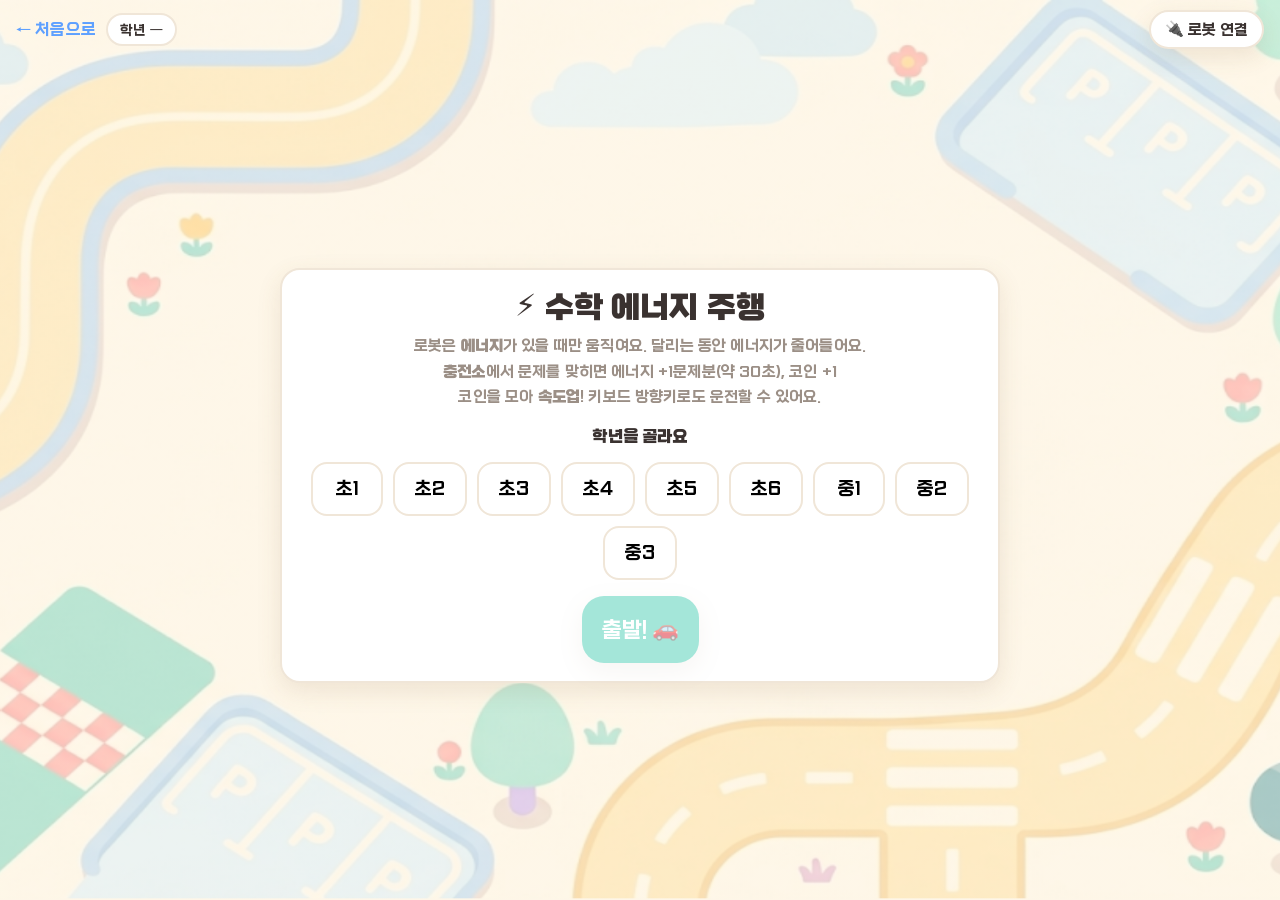
==== drive.html @ 21489f10 "네오봇 수학SW체험 웹앱 최초 업로드 - index/drive/blocks/test 화면, Web Serial 통신 모듈, Blockly 11 동봉 - 폴더판 실행 스크립트(por" ====
<!doctype html>
<html lang="ko">
<head>
<meta charset="utf-8" />
<meta name="viewport" content="width=device-width, initial-scale=1, maximum-scale=1, user-scalable=no" />
<title>수학 에너지 주행</title>
<link rel="stylesheet" href="css/app.css" />
<style>
  body{background:linear-gradient(rgba(255,247,234,.6),rgba(255,247,234,.6)),url('assets/bg.png') center/cover no-repeat,var(--cream);height:100vh;overflow:hidden;display:flex;flex-direction:column;user-select:none}
  .stage{flex:1;min-height:0;display:flex;align-items:center;justify-content:center;padding:10px 18px 18px}
  .panel{background:#fff;border:2px solid var(--line);border-radius:var(--r);box-shadow:var(--shadow);padding:18px 22px}
  /* 시작 화면 */
  #startScreen{text-align:center;max-width:720px;width:100%}
  #startScreen h1{margin:0 0 6px;font-size:1.9rem}
  .grades{display:flex;gap:10px;flex-wrap:wrap;justify-content:center;margin:16px 0}
  .gradebtn{font-family:inherit;font-size:1.15rem;padding:14px 20px;border:2px solid var(--line);border-radius:16px;background:#fff;cursor:pointer;min-width:72px}
  .gradebtn.sel{background:var(--blue);color:#fff;border-color:var(--blue)}
  .rules{color:var(--mut);line-height:1.7;font-size:.95rem;margin:8px 0 16px}
  /* 게임 화면 */
  #gameScreen{display:grid;grid-template-columns:minmax(220px,300px) 1fr minmax(220px,300px);gap:18px;width:100%;max-width:1200px;align-items:center}
  .side{display:flex;flex-direction:column;gap:12px}
  .mascot{height:150px;object-fit:contain;display:block;margin:0 auto}
  .ebar{height:30px;border-radius:999px;background:#f3ece2;border:2px solid var(--line);overflow:hidden;position:relative}
  .ebar i{position:absolute;left:0;top:0;bottom:0;background:linear-gradient(90deg,#37c9ad,#7fe0b9);transition:width .2s}
  .ebar i.low{background:linear-gradient(90deg,#ff7a86,#ffb23e)}
  .ebar span{position:absolute;inset:0;display:flex;align-items:center;justify-content:center;font-weight:700;font-size:.95rem}
  .stat{display:flex;align-items:center;gap:10px;font-size:1.15rem}
  .stat img{height:38px}
  .stat b{font-size:1.5rem}
  .pad{display:grid;grid-template-columns:repeat(3,minmax(90px,140px));grid-template-rows:repeat(3,minmax(90px,140px));gap:10px;justify-content:center}
  .pad button{border:0;background:transparent;cursor:pointer;padding:0;border-radius:24px;transition:transform .05s}
  .pad button img{width:100%;height:100%;object-fit:contain;pointer-events:none}
  .pad button.pressed{transform:scale(.92);filter:brightness(.92)}
  .pad .stopbtn{background:#fff;border:3px solid var(--line);font-family:inherit;font-size:1.1rem;color:var(--mut)}
  .pad .empty{visibility:hidden}
  .bigbtn{font-size:1.35rem;padding:20px;border-radius:22px;display:flex;align-items:center;justify-content:center;gap:10px}
  .bigbtn img{height:44px}
  .speedrow{display:flex;align-items:center;justify-content:center;gap:10px;font-size:1.1rem}
  .speedrow .btn{padding:8px 16px;font-size:1.2rem}
  .dots{display:flex;gap:5px;justify-content:center}
  .dots i{width:16px;height:16px;border-radius:50%;background:#eee3d4}
  .dots i.on{background:var(--sun)}.dots i.cur{outline:3px solid var(--blue)}
  .emptymsg{font-size:1.05rem;color:var(--coral);text-align:center;min-height:1.3em;font-weight:700}
  /* 문제 */
  .prob{font-size:2rem;text-align:center;margin:8px 0 12px;font-weight:700}
  #probInput{font-family:inherit;font-size:2rem;width:100%;text-align:center;border:3px solid var(--line);border-radius:14px;padding:8px}
  .keypad{display:grid;grid-template-columns:repeat(3,1fr);gap:8px;margin-top:10px}
  .keypad button{font-family:inherit;font-size:1.5rem;padding:12px;border-radius:14px;border:2px solid var(--line);background:#fff;cursor:pointer}
  .keypad .ok{background:var(--mint);color:#fff;border-color:var(--mint)}
  .fb{min-height:1.4em;color:var(--coral);font-weight:700;text-align:center;margin-top:8px}
  @media (max-width:900px){#gameScreen{grid-template-columns:1fr;overflow:auto;max-height:100%}.pad{grid-template-columns:repeat(3,90px);grid-template-rows:repeat(3,90px)}}
</style>
</head>
<body>
  <div class="topbar">
    <div style="display:flex;gap:10px;align-items:center">
      <a href="index.html">← 처음으로</a>
      <span class="chip" id="gradeChip">학년 —</span>
    </div>
    <div style="display:flex;gap:10px;align-items:center">
      <span class="sensors" id="sens"></span>
      <button class="conn" id="nbConn">🔌 로봇 연결</button>
    </div>
  </div>

  <div class="stage">
    <!-- 시작 화면 -->
    <div id="startScreen" class="panel">
      <h1>⚡ 수학 에너지 주행</h1>
      <div class="rules">
        로봇은 <b>에너지</b>가 있을 때만 움직여요. 달리는 동안 에너지가 줄어들어요.<br>
        <b>충전소</b>에서 문제를 맞히면 에너지 +1문제분(약 30초), 코인 +1<br>
        코인을 모아 <b>속도업</b>! 키보드 방향키로도 운전할 수 있어요.
      </div>
      <div><b>학년을 골라요</b></div>
      <div class="grades" id="grades"></div>
      <div style="display:flex;gap:10px;justify-content:center;flex-wrap:wrap">
        <button class="btn mint bigbtn" id="startBtn" disabled>출발! 🚗</button>
        <button class="btn ghost hidden" id="resumeBtn">이어하기 <span id="resumeInfo"></span></button>
      </div>
    </div>

    <!-- 게임 화면 -->
    <div id="gameScreen" class="hidden">
      <div class="side panel">
        <img class="mascot" id="mascot" src="assets/mascot-happy.png" alt="" />
        <div class="stat"><img src="assets/energy.png" alt=""><div style="flex:1"><div class="ebar"><i id="energyBar"></i><span id="energyVal">0</span></div></div></div>
        <div class="emptymsg" id="emptyMsg"></div>
        <div class="stat"><img src="assets/coin.png" alt=""> 코인 <b id="coinVal">0</b></div>
      </div>

      <div class="pad" id="pad">
        <button class="empty"></button>
        <button data-dir="up"><img src="assets/pad-up.png" alt="전진"></button>
        <button class="empty"></button>
        <button data-dir="left"><img src="assets/pad-left.png" alt="좌회전"></button>
        <button class="stopbtn" data-dir="stop">정지</button>
        <button data-dir="right"><img src="assets/pad-right.png" alt="우회전"></button>
        <button class="empty"></button>
        <button data-dir="down"><img src="assets/pad-down.png" alt="후진"></button>
        <button class="empty"></button>
      </div>

      <div class="side panel">
        <button class="btn sun bigbtn" id="chargeBtn"><img src="assets/charge.png" alt="">충전소 (문제 풀기)</button>
        <button class="btn bigbtn" id="upgradeBtn" style="background:var(--grape)"><img src="assets/speedup.png" alt=""><span id="upgradeText">속도업</span></button>
        <div class="speedrow"><button class="btn ghost" id="spDown">−</button> 속도 <b id="speedVal">1</b>단계 <button class="btn ghost" id="spUp">＋</button></div>
        <div class="dots" id="dots"></div>
        <button class="btn ghost" id="newGameBtn" style="font-size:.85rem">새 게임(처음부터)</button>
      </div>
    </div>
  </div>

  <!-- 문제 모달 -->
  <div class="modal hidden" id="probModal">
    <div class="box" style="width:380px">
      <div style="display:flex;justify-content:space-between;align-items:center"><b>⚡ 충전소</b><button class="btn ghost" id="probClose" style="padding:6px 12px">닫기</button></div>
      <div class="prob" id="probText"></div>
      <input id="probInput" inputmode="numeric" autocomplete="off" />
      <div class="keypad" id="keypad"></div>
      <div class="fb" id="probFb"></div>
    </div>
  </div>
  <div class="toast" id="toast"></div>

<script src="js/neobot.js"></script>
<script src="js/problems.js"></script>
<script src="js/drive.js"></script>
</body>
</html>
---- css/app.css ----
@font-face{font-family:'Esamanru';src:url('../fonts/esamanru-light.woff2') format('woff2');font-weight:300;font-display:swap}
@font-face{font-family:'Esamanru';src:url('../fonts/esamanru-medium.woff2') format('woff2');font-weight:500;font-display:swap}
@font-face{font-family:'Esamanru';src:url('../fonts/esamanru-bold.woff2') format('woff2');font-weight:700;font-display:swap}
:root{--cream:#fff7ea;--ink:#3a3230;--mut:#9b8f86;--mint:#37c9ad;--sun:#ffb23e;--coral:#ff7a86;--blue:#5ea0ff;--grape:#b085ff;--line:#f0e6d8;--card:#fff;--shadow:0 8px 24px rgba(120,90,50,.12);--r:20px;--nb:#1fb5ad}
*{box-sizing:border-box;-webkit-tap-highlight-color:transparent}
html,body{height:100%;margin:0}
body{font-family:'Esamanru','Pretendard','Malgun Gothic',system-ui,sans-serif;font-weight:500;color:var(--ink);background:var(--cream);letter-spacing:.01em}
h1,h2,b{font-weight:700}
.hidden{display:none!important}
.btn{border:0;border-radius:14px;font-family:inherit;font-size:1rem;padding:10px 16px;cursor:pointer;background:var(--blue);color:#fff;box-shadow:var(--shadow)}
.btn:active{transform:translateY(2px)}
.btn:disabled{opacity:.45;cursor:default}
.btn.ghost{background:#fff;color:var(--ink);border:2px solid var(--line);box-shadow:none}
.btn.mint{background:var(--mint)}.btn.coral{background:var(--coral)}.btn.sun{background:var(--sun)}
.conn{border:2px solid var(--line);background:#fff;color:var(--ink);border-radius:999px;padding:8px 14px;font-family:inherit;font-size:.95rem;cursor:pointer;box-shadow:var(--shadow)}
.conn.ok{border-color:#b9ecdc;color:#1b8f6a}
.conn.warn{border-color:#ffe0a3;color:#a86400}
.topbar{display:flex;align-items:center;justify-content:space-between;gap:10px;flex-wrap:wrap;padding:10px 16px}
.topbar a{color:var(--blue);text-decoration:none}
.chip{background:#fff;border:2px solid var(--line);border-radius:999px;padding:6px 12px;font-size:.85rem;white-space:nowrap}
.sensors{font-variant-numeric:tabular-nums;font-size:.85rem;color:var(--mut)}
.sensors b{color:var(--ink);display:inline-block;min-width:3ch;text-align:right}
.modal{position:fixed;inset:0;background:rgba(40,30,20,.45);display:flex;align-items:center;justify-content:center;z-index:50}
.modal .box{background:#fff;border-radius:24px;padding:22px 26px;min-width:320px;max-width:92vw;box-shadow:0 20px 50px rgba(0,0,0,.25)}
.toast{position:fixed;left:50%;top:18%;transform:translateX(-50%) scale(.9);background:#fff;border:3px solid var(--sun);border-radius:18px;padding:12px 22px;font-size:1.3rem;font-weight:700;opacity:0;pointer-events:none;transition:.2s;z-index:60}
.toast.show{opacity:1;transform:translateX(-50%) scale(1)}
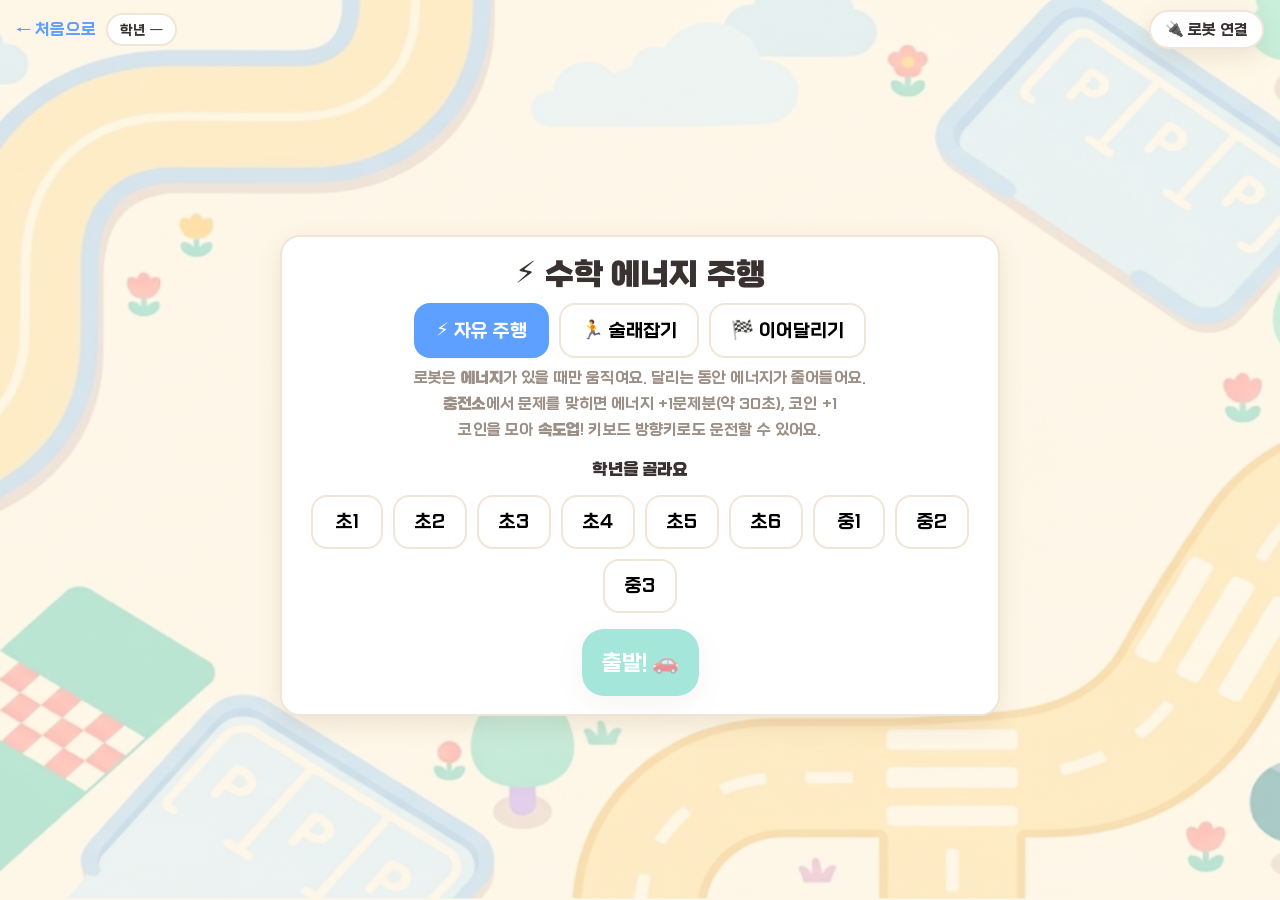
==== commit 647d6ece: "수업용 정다각형 미션 앱과 놀이 모드 추가 (미션 앱 사양서 기준) - mission.html, js/mission.js: 시작(모둠·학년) → ① 조립 → ② 한 바퀴 시간   " ====
--- a/drive.html
+++ b/drive.html
@@ -48,6 +48,23 @@
   .keypad button{font-family:inherit;font-size:1.5rem;padding:12px;border-radius:14px;border:2px solid var(--line);background:#fff;cursor:pointer}
   .keypad .ok{background:var(--mint);color:#fff;border-color:var(--mint)}
   .fb{min-height:1.4em;color:var(--coral);font-weight:700;text-align:center;margin-top:8px}
+  /* 모드 */
+  .modes{display:flex;gap:10px;flex-wrap:wrap;justify-content:center;margin:10px 0 4px}
+  .only-tag,.only-relay{display:none!important}
+  body.mode-tag .only-tag,body.mode-relay .only-relay{display:flex!important}
+  body.mode-relay .no-relay{display:none!important}
+  body.it{box-shadow:inset 0 0 0 10px #ff3b4e}
+  .tagrow{gap:8px;flex-wrap:wrap;justify-content:center;align-items:center}
+  .timer{font-size:2rem;font-weight:700;font-variant-numeric:tabular-nums;min-width:4ch;text-align:center}
+  .timer.over{color:var(--coral)}
+  .itbtn.on{background:#ff3b4e;color:#fff}
+  .bigspeed{font-size:3.2rem;font-weight:700;text-align:center;color:var(--nb)}
+  .relaystat{flex-direction:column;align-items:center;gap:6px;text-align:center}
+  .rq{flex-direction:column;gap:8px}
+  .rq .prob{font-size:1.5rem;margin:4px 0}
+  #rqInput{font-family:inherit;font-size:1.8rem;width:100%;text-align:center;border:3px solid var(--line);border-radius:14px;padding:6px}
+  #rqInput:disabled{background:#f3ece2}
+  .small{font-size:.9rem;color:var(--mut)}
   @media (max-width:900px){#gameScreen{grid-template-columns:1fr;overflow:auto;max-height:100%}.pad{grid-template-columns:repeat(3,90px);grid-template-rows:repeat(3,90px)}}
 </style>
 </head>
@@ -66,11 +83,24 @@
   <div class="stage">
     <!-- 시작 화면 -->
     <div id="startScreen" class="panel">
-      <h1>⚡ 수학 에너지 주행</h1>
-      <div class="rules">
+      <h1 id="startTitle">⚡ 수학 에너지 주행</h1>
+      <div class="modes" id="modes">
+        <button class="gradebtn" data-mode="free">⚡ 자유 주행</button>
+        <button class="gradebtn" data-mode="tag">🏃 술래잡기</button>
+        <button class="gradebtn" data-mode="relay">🏁 이어달리기</button>
+      </div>
+      <div class="rules" id="rulesFree">
         로봇은 <b>에너지</b>가 있을 때만 움직여요. 달리는 동안 에너지가 줄어들어요.<br>
         <b>충전소</b>에서 문제를 맞히면 에너지 +1문제분(약 30초), 코인 +1<br>
         코인을 모아 <b>속도업</b>! 키보드 방향키로도 운전할 수 있어요.
+      </div>
+      <div class="rules hidden" id="rulesTag">
+        에너지 주행 + <b>술래잡기</b>. 잡히면 <b>[😵 잡혔어요]</b> → 문제 1개 맞히면 부활<br>
+        술래 모둠은 <b>[🔴 술래]</b> · 한 판 <b>2분</b> · 최고 속도 12
+      </div>
+      <div class="rules hidden" id="rulesRelay">
+        기다리는 동안 <b>각도 문제</b>를 풀어요. 많이 맞힐수록 출발 속도 조금 UP (8 · 9 · 10)<br>
+        앞 로봇이 출발선을 통과하면 <b>[내 차례! 출발]</b> · 돌아오면 <b>[완주]</b>
       </div>
       <div><b>학년을 골라요</b></div>
       <div class="grades" id="grades"></div>
@@ -84,9 +114,15 @@
     <div id="gameScreen" class="hidden">
       <div class="side panel">
         <img class="mascot" id="mascot" src="assets/mascot-happy.png" alt="" />
-        <div class="stat"><img src="assets/energy.png" alt=""><div style="flex:1"><div class="ebar"><i id="energyBar"></i><span id="energyVal">0</span></div></div></div>
-        <div class="emptymsg" id="emptyMsg"></div>
-        <div class="stat"><img src="assets/coin.png" alt=""> 코인 <b id="coinVal">0</b></div>
+        <div class="only-relay relaystat">
+          <div class="small">출발 속도</div>
+          <div class="bigspeed">속도 <span id="relaySpeed">8</span></div>
+          <div>내 차례 <input id="relayOrder" class="num" inputmode="numeric" maxlength="1" style="width:56px;font-size:1.4rem;text-align:center;border:3px solid var(--line);border-radius:10px;font-family:inherit"> 번</div>
+          <div class="emptymsg" id="relayPhase" style="color:var(--nb)"></div>
+        </div>
+        <div class="stat no-relay"><img src="assets/energy.png" alt=""><div style="flex:1"><div class="ebar"><i id="energyBar"></i><span id="energyVal">0</span></div></div></div>
+        <div class="emptymsg no-relay" id="emptyMsg"></div>
+        <div class="stat no-relay"><img src="assets/coin.png" alt=""> 코인 <b id="coinVal">0</b></div>
       </div>
 
       <div class="pad" id="pad">
@@ -102,11 +138,30 @@
       </div>
 
       <div class="side panel">
-        <button class="btn sun bigbtn" id="chargeBtn"><img src="assets/charge.png" alt="">충전소 (문제 풀기)</button>
-        <button class="btn bigbtn" id="upgradeBtn" style="background:var(--grape)"><img src="assets/speedup.png" alt=""><span id="upgradeText">속도업</span></button>
-        <div class="speedrow"><button class="btn ghost" id="spDown">−</button> 속도 <b id="speedVal">1</b>단계 <button class="btn ghost" id="spUp">＋</button></div>
-        <div class="dots" id="dots"></div>
-        <button class="btn ghost" id="newGameBtn" style="font-size:.85rem">새 게임(처음부터)</button>
+        <div class="only-tag tagrow">
+          <button class="btn coral" id="caughtBtn" style="font-size:1.1rem;padding:12px 16px">😵 잡혔어요</button>
+          <button class="btn ghost itbtn" id="itBtn" style="font-size:1.1rem;padding:12px 16px">🔴 술래</button>
+        </div>
+        <div class="only-tag tagrow">
+          <span class="timer" id="timerVal">2:00</span>
+          <button class="btn ghost" id="timerBtn">▶ 2분 시작</button>
+        </div>
+        <div class="only-relay rq">
+          <div class="small">오늘 배운 것</div>
+          <div class="prob" id="rqText"></div>
+          <input id="rqInput" inputmode="numeric" autocomplete="off" />
+          <button class="btn" id="rqOk">확인</button>
+          <div class="fb" id="rqFb"></div>
+          <div class="small">맞힌 문제 <span id="rqCount">0</span></div>
+        </div>
+        <button class="btn mint bigbtn only-relay" id="goBtn">🏁 내 차례! 출발</button>
+        <button class="btn sun bigbtn only-relay" id="finishBtn">🏆 완주</button>
+        <button class="btn sun bigbtn no-relay" id="chargeBtn"><img src="assets/charge.png" alt="">충전소 (문제 풀기)</button>
+        <button class="btn bigbtn no-relay" id="upgradeBtn" style="background:var(--grape)"><img src="assets/speedup.png" alt=""><span id="upgradeText">속도업</span></button>
+        <div class="speedrow no-relay"><button class="btn ghost" id="spDown">−</button> 속도 <b id="speedVal">1</b>단계 <button class="btn ghost" id="spUp">＋</button></div>
+        <div class="dots no-relay" id="dots"></div>
+        <button class="btn ghost" id="modeBtn" style="font-size:.85rem">모드 바꾸기</button>
+        <button class="btn ghost no-relay" id="newGameBtn" style="font-size:.85rem">새 게임(처음부터)</button>
       </div>
     </div>
   </div>
@@ -125,6 +180,7 @@
 
 <script src="js/neobot.js"></script>
 <script src="js/problems.js"></script>
+<script src="js/angle-problems.js"></script>
 <script src="js/drive.js"></script>
 </body>
 </html>
